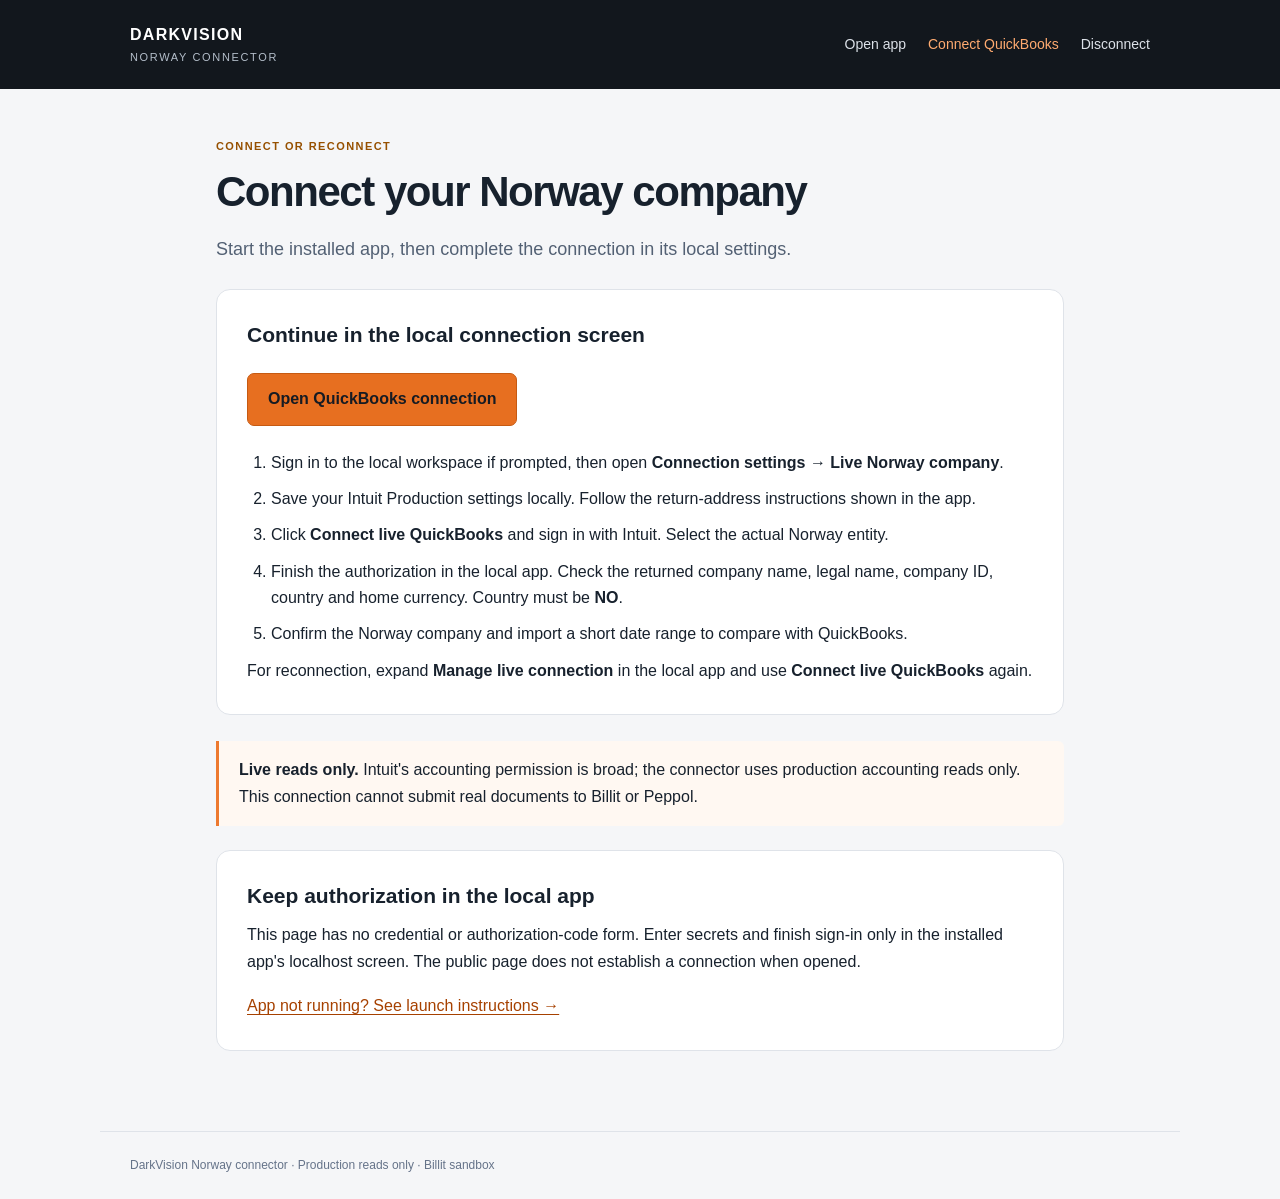
==== connect.html @ e2586a6e "Publish static Norway connector setup pages" ====
<!doctype html>
<html lang="en"><head><meta charset="utf-8"><meta name="viewport" content="width=device-width, initial-scale=1"><meta name="referrer" content="no-referrer"><meta http-equiv="Content-Security-Policy" content="default-src 'none'; style-src 'self'; img-src 'self'; base-uri 'none'; form-action 'none'"><title>Connect QuickBooks · DarkVision Norway</title><link rel="stylesheet" href="site.css"></head>
<body><header class="site-header"><div class="header-inner"><a class="brand" href="index.html">DARKVISION<small>NORWAY CONNECTOR</small></a><nav aria-label="Main navigation"><a href="launch.html">Open app</a><a href="connect.html" aria-current="page">Connect QuickBooks</a><a href="disconnect.html">Disconnect</a></nav></div></header>
<main><p class="eyebrow">Connect or reconnect</p><h1>Connect your Norway company</h1><p class="lead">Start the installed app, then complete the connection in its local settings.</p>
<section class="card"><h2>Continue in the local connection screen</h2><div class="actions"><a class="button" href="http://localhost:5000/setup/quickbooks-live" target="_blank" rel="noopener noreferrer">Open QuickBooks connection</a></div><ol><li>Sign in to the local workspace if prompted, then open <strong>Connection settings → Live Norway company</strong>.</li><li>Save your Intuit Production settings locally. Follow the return-address instructions shown in the app.</li><li>Click <strong>Connect live QuickBooks</strong> and sign in with Intuit. Select the actual Norway entity.</li><li>Finish the authorization in the local app. Check the returned company name, legal name, company ID, country and home currency. Country must be <strong>NO</strong>.</li><li>Confirm the Norway company and import a short date range to compare with QuickBooks.</li></ol><p>For reconnection, expand <strong>Manage live connection</strong> in the local app and use <strong>Connect live QuickBooks</strong> again.</p></section>
<div class="notice"><p><strong>Live reads only.</strong> Intuit's accounting permission is broad; the connector uses production accounting reads only. This connection cannot submit real documents to Billit or Peppol.</p></div>
<section class="card"><h2>Keep authorization in the local app</h2><p>This page has no credential or authorization-code form. Enter secrets and finish sign-in only in the installed app's localhost screen. The public page does not establish a connection when opened.</p><p><a href="launch.html">App not running? See launch instructions →</a></p></section>
</main><footer>DarkVision Norway connector · Production reads only · Billit sandbox</footer></body></html>
---- site.css ----
:root { color-scheme: light; font-family: -apple-system, BlinkMacSystemFont, "Segoe UI", sans-serif; color: #17212d; background: #f5f6f8; }
* { box-sizing: border-box; }
body { margin: 0; line-height: 1.65; }
a { color: #a64100; text-underline-offset: 3px; }
a:focus-visible, summary:focus-visible { outline: 3px solid #de681c; outline-offset: 5px; }
.site-header { background: #12171d; color: #fff; }
.header-inner { max-width: 1080px; margin: auto; padding: 22px 30px; display: flex; justify-content: space-between; gap: 24px; flex-wrap: wrap; align-items: center; }
.brand { color: #fff; text-decoration: none; font-weight: 750; letter-spacing: .08em; }
.brand small { display: block; color: #b4beca; font-size: 11px; letter-spacing: .15em; font-weight: 400; }
nav { display: flex; gap: 22px; flex-wrap: wrap; }
nav a { color: #dce1e8; text-decoration: none; font-size: 14px; }
nav a[aria-current="page"] { color: #ffab70; }
main { max-width: 900px; margin: 48px auto 80px; padding: 0 26px; }
.eyebrow { color: #965000; letter-spacing: .13em; text-transform: uppercase; font-size: 11px; font-weight: 650; margin-bottom: 12px; }
h1 { font-size: clamp(30px, 5vw, 42px); line-height: 1.2; letter-spacing: -.035em; margin: 0 0 18px; }
h2 { font-size: 21px; margin: 0 0 12px; line-height: 1.4; }
p { margin: 0 0 18px; }
.lead { color: #536174; font-size: 18px; max-width: 680px; }
.card { background: #fff; border: 1px solid #dfe3e9; border-radius: 14px; padding: 30px; margin-top: 24px; }
.notice { border-left: 3px solid #ed792f; background: #fff8f2; padding: 16px 20px; margin-top: 26px; border-radius: 0 6px 6px 0; }
.notice p:last-child, .card p:last-child { margin-bottom: 0; }
.button { display: inline-block; background: #e76f20; border: 1px solid #c65a12; color: #161b23; font-weight: 650; padding: 12px 20px; border-radius: 7px; text-decoration: none; text-align: center; }
.button:hover { background: #f28b45; }
.secondary { background: #fff; border-color: #d5dae3; }
.secondary:hover { background: #f4f6fa; }
.actions { display: flex; gap: 12px; align-items: center; flex-wrap: wrap; margin: 24px 0; }
.muted { color: #657389; font-size: 14px; }
ol, ul { padding-left: 24px; margin: 16px 0 0; }
li { margin: 10px 0; }
code { font-family: ui-monospace, Consolas, monospace; background: #f0f2f5; border-radius: 4px; padding: 2px 5px; overflow-wrap: anywhere; }
footer { max-width: 1080px; margin: auto; padding: 24px 30px; border-top: 1px solid #dfe3e9; color: #657389; font-size: 12px; }
@media (max-width: 540px) { main { margin-top: 32px; padding: 0 18px; } .card { padding: 22px; } .header-inner { padding: 20px 18px; } nav { gap: 18px; } .actions { align-items: stretch; flex-direction: column; } }
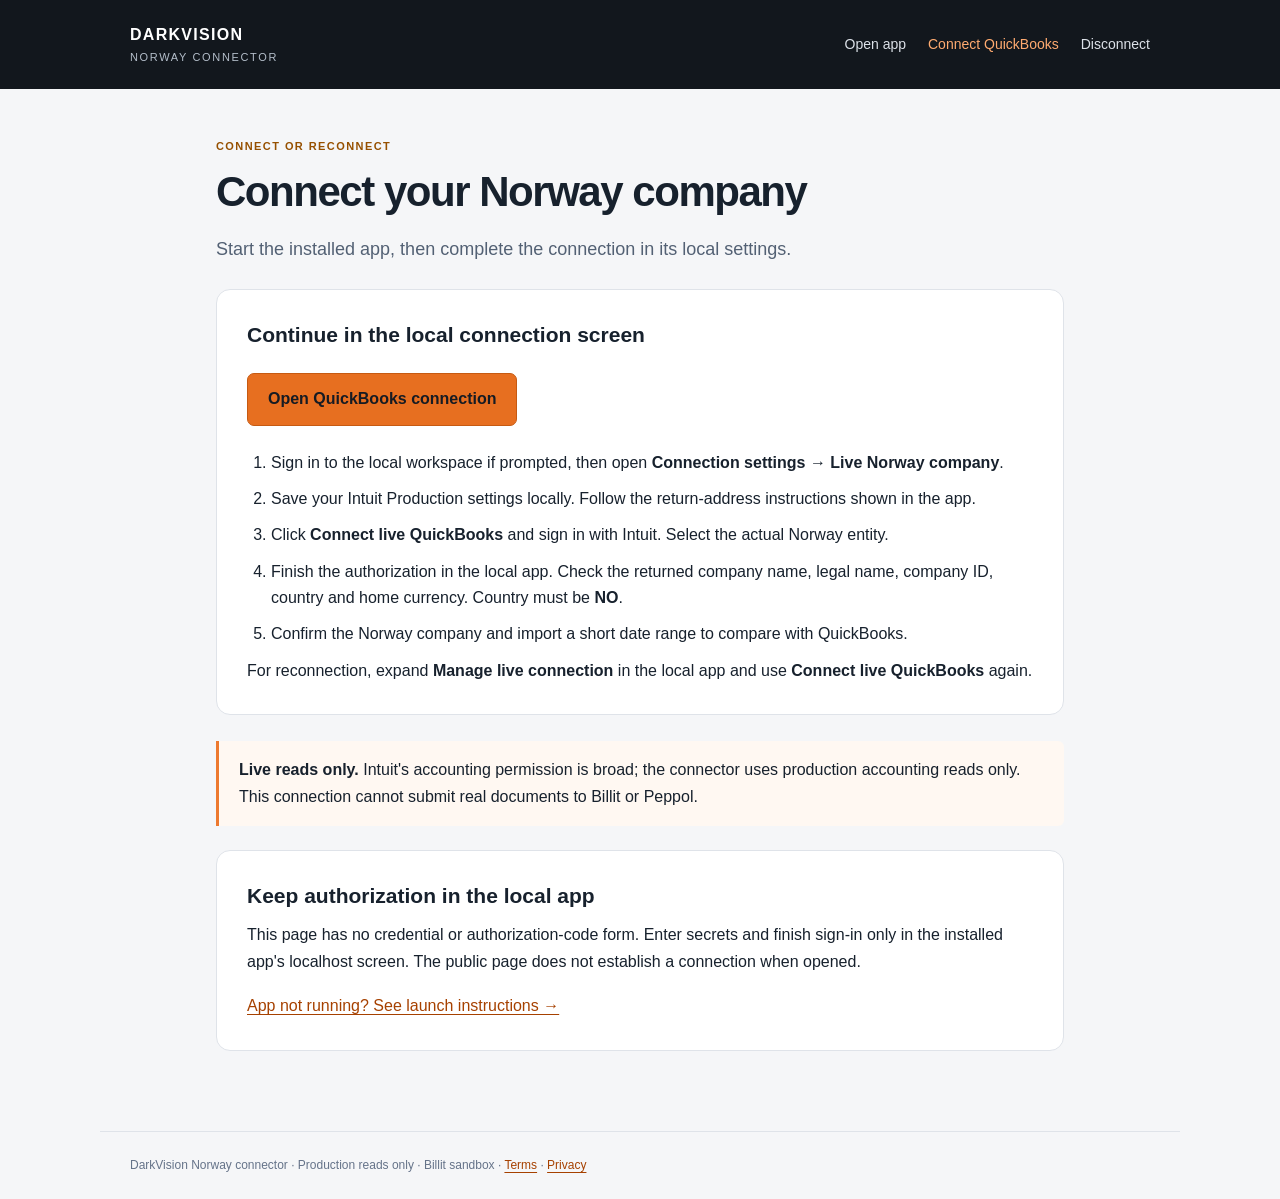
==== commit 31d93936: "Publish approved terms and privacy notice effective 19 November 2026" ====
--- a/connect.html
+++ b/connect.html
@@ -5,4 +5,4 @@
 <section class="card"><h2>Continue in the local connection screen</h2><div class="actions"><a class="button" href="http://localhost:5000/setup/quickbooks-live" target="_blank" rel="noopener noreferrer">Open QuickBooks connection</a></div><ol><li>Sign in to the local workspace if prompted, then open <strong>Connection settings → Live Norway company</strong>.</li><li>Save your Intuit Production settings locally. Follow the return-address instructions shown in the app.</li><li>Click <strong>Connect live QuickBooks</strong> and sign in with Intuit. Select the actual Norway entity.</li><li>Finish the authorization in the local app. Check the returned company name, legal name, company ID, country and home currency. Country must be <strong>NO</strong>.</li><li>Confirm the Norway company and import a short date range to compare with QuickBooks.</li></ol><p>For reconnection, expand <strong>Manage live connection</strong> in the local app and use <strong>Connect live QuickBooks</strong> again.</p></section>
 <div class="notice"><p><strong>Live reads only.</strong> Intuit's accounting permission is broad; the connector uses production accounting reads only. This connection cannot submit real documents to Billit or Peppol.</p></div>
 <section class="card"><h2>Keep authorization in the local app</h2><p>This page has no credential or authorization-code form. Enter secrets and finish sign-in only in the installed app's localhost screen. The public page does not establish a connection when opened.</p><p><a href="launch.html">App not running? See launch instructions →</a></p></section>
-</main><footer>DarkVision Norway connector · Production reads only · Billit sandbox</footer></body></html>
+</main><footer>DarkVision Norway connector · Production reads only · Billit sandbox · <a href="terms.html">Terms</a> · <a href="privacy.html">Privacy</a></footer></body></html>
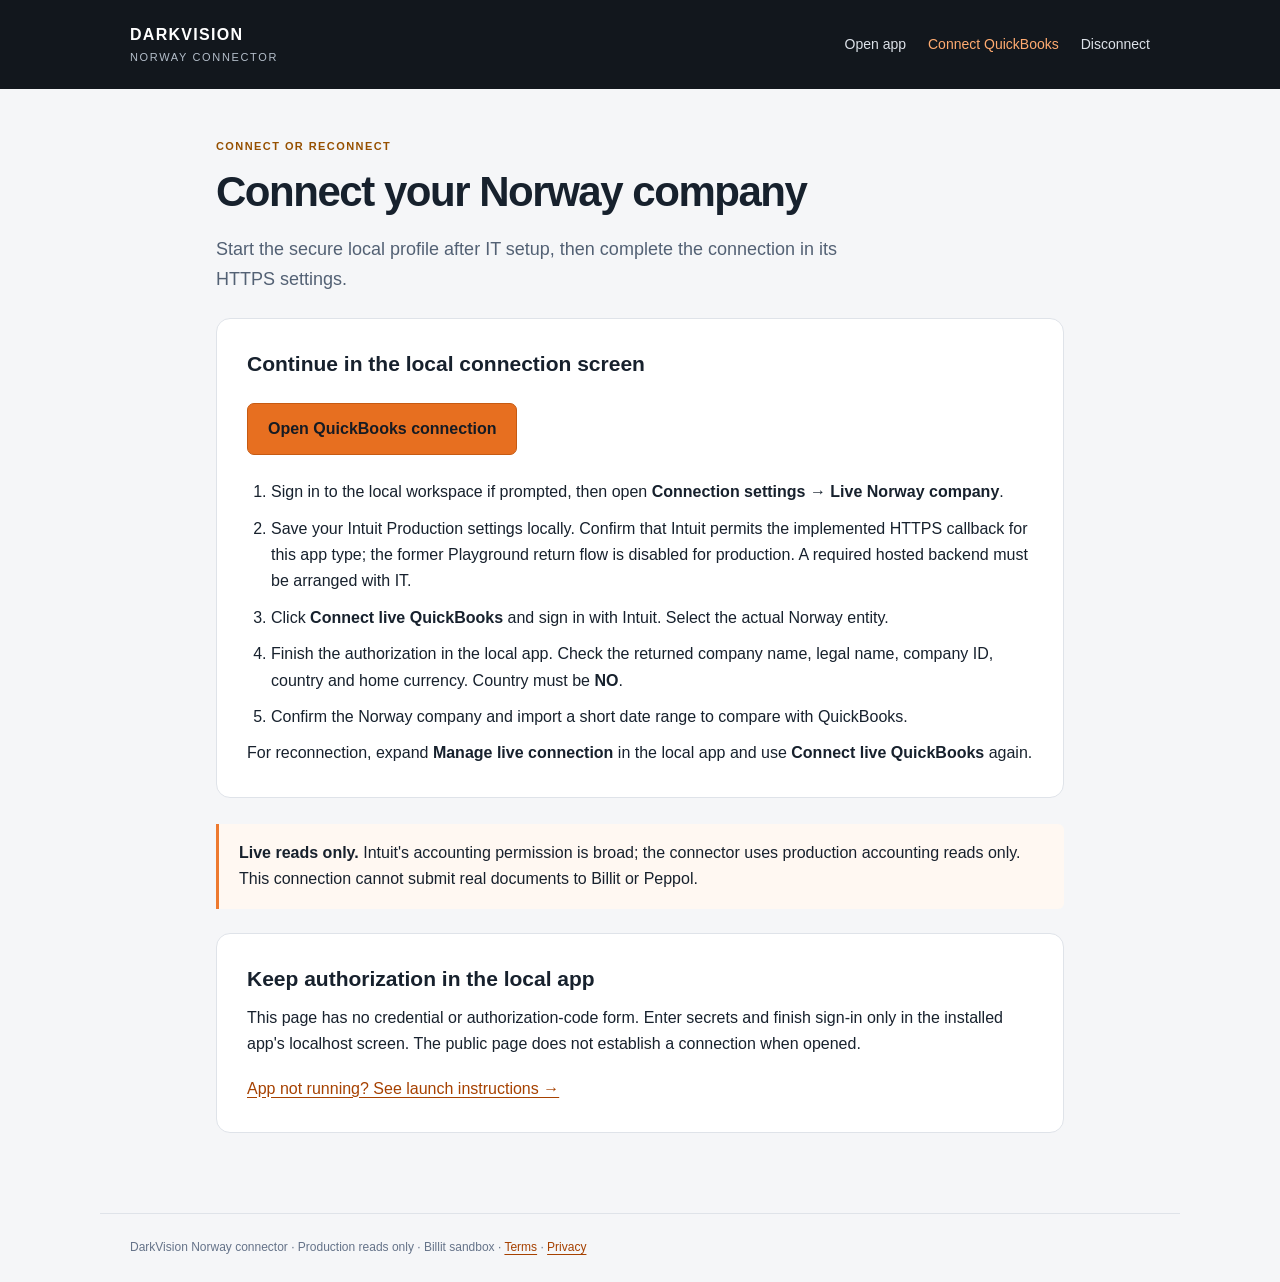
==== commit a1ab180d: "Describe secure HTTPS profile and update technical privacy disclosures" ====
--- a/connect.html
+++ b/connect.html
@@ -1,8 +1,8 @@
 <!doctype html>
 <html lang="en"><head><meta charset="utf-8"><meta name="viewport" content="width=device-width, initial-scale=1"><meta name="referrer" content="no-referrer"><meta http-equiv="Content-Security-Policy" content="default-src 'none'; style-src 'self'; img-src 'self'; base-uri 'none'; form-action 'none'"><title>Connect QuickBooks · DarkVision Norway</title><link rel="stylesheet" href="site.css"></head>
 <body><header class="site-header"><div class="header-inner"><a class="brand" href="index.html">DARKVISION<small>NORWAY CONNECTOR</small></a><nav aria-label="Main navigation"><a href="launch.html">Open app</a><a href="connect.html" aria-current="page">Connect QuickBooks</a><a href="disconnect.html">Disconnect</a></nav></div></header>
-<main><p class="eyebrow">Connect or reconnect</p><h1>Connect your Norway company</h1><p class="lead">Start the installed app, then complete the connection in its local settings.</p>
-<section class="card"><h2>Continue in the local connection screen</h2><div class="actions"><a class="button" href="http://localhost:5000/setup/quickbooks-live" target="_blank" rel="noopener noreferrer">Open QuickBooks connection</a></div><ol><li>Sign in to the local workspace if prompted, then open <strong>Connection settings → Live Norway company</strong>.</li><li>Save your Intuit Production settings locally. Follow the return-address instructions shown in the app.</li><li>Click <strong>Connect live QuickBooks</strong> and sign in with Intuit. Select the actual Norway entity.</li><li>Finish the authorization in the local app. Check the returned company name, legal name, company ID, country and home currency. Country must be <strong>NO</strong>.</li><li>Confirm the Norway company and import a short date range to compare with QuickBooks.</li></ol><p>For reconnection, expand <strong>Manage live connection</strong> in the local app and use <strong>Connect live QuickBooks</strong> again.</p></section>
+<main><p class="eyebrow">Connect or reconnect</p><h1>Connect your Norway company</h1><p class="lead">Start the secure local profile after IT setup, then complete the connection in its HTTPS settings.</p>
+<section class="card"><h2>Continue in the local connection screen</h2><div class="actions"><a class="button" href="https://localhost:5000/setup/quickbooks-live" target="_blank" rel="noopener noreferrer">Open QuickBooks connection</a></div><ol><li>Sign in to the local workspace if prompted, then open <strong>Connection settings → Live Norway company</strong>.</li><li>Save your Intuit Production settings locally. Confirm that Intuit permits the implemented HTTPS callback for this app type; the former Playground return flow is disabled for production. A required hosted backend must be arranged with IT.</li><li>Click <strong>Connect live QuickBooks</strong> and sign in with Intuit. Select the actual Norway entity.</li><li>Finish the authorization in the local app. Check the returned company name, legal name, company ID, country and home currency. Country must be <strong>NO</strong>.</li><li>Confirm the Norway company and import a short date range to compare with QuickBooks.</li></ol><p>For reconnection, expand <strong>Manage live connection</strong> in the local app and use <strong>Connect live QuickBooks</strong> again.</p></section>
 <div class="notice"><p><strong>Live reads only.</strong> Intuit's accounting permission is broad; the connector uses production accounting reads only. This connection cannot submit real documents to Billit or Peppol.</p></div>
 <section class="card"><h2>Keep authorization in the local app</h2><p>This page has no credential or authorization-code form. Enter secrets and finish sign-in only in the installed app's localhost screen. The public page does not establish a connection when opened.</p><p><a href="launch.html">App not running? See launch instructions →</a></p></section>
 </main><footer>DarkVision Norway connector · Production reads only · Billit sandbox · <a href="terms.html">Terms</a> · <a href="privacy.html">Privacy</a></footer></body></html>
